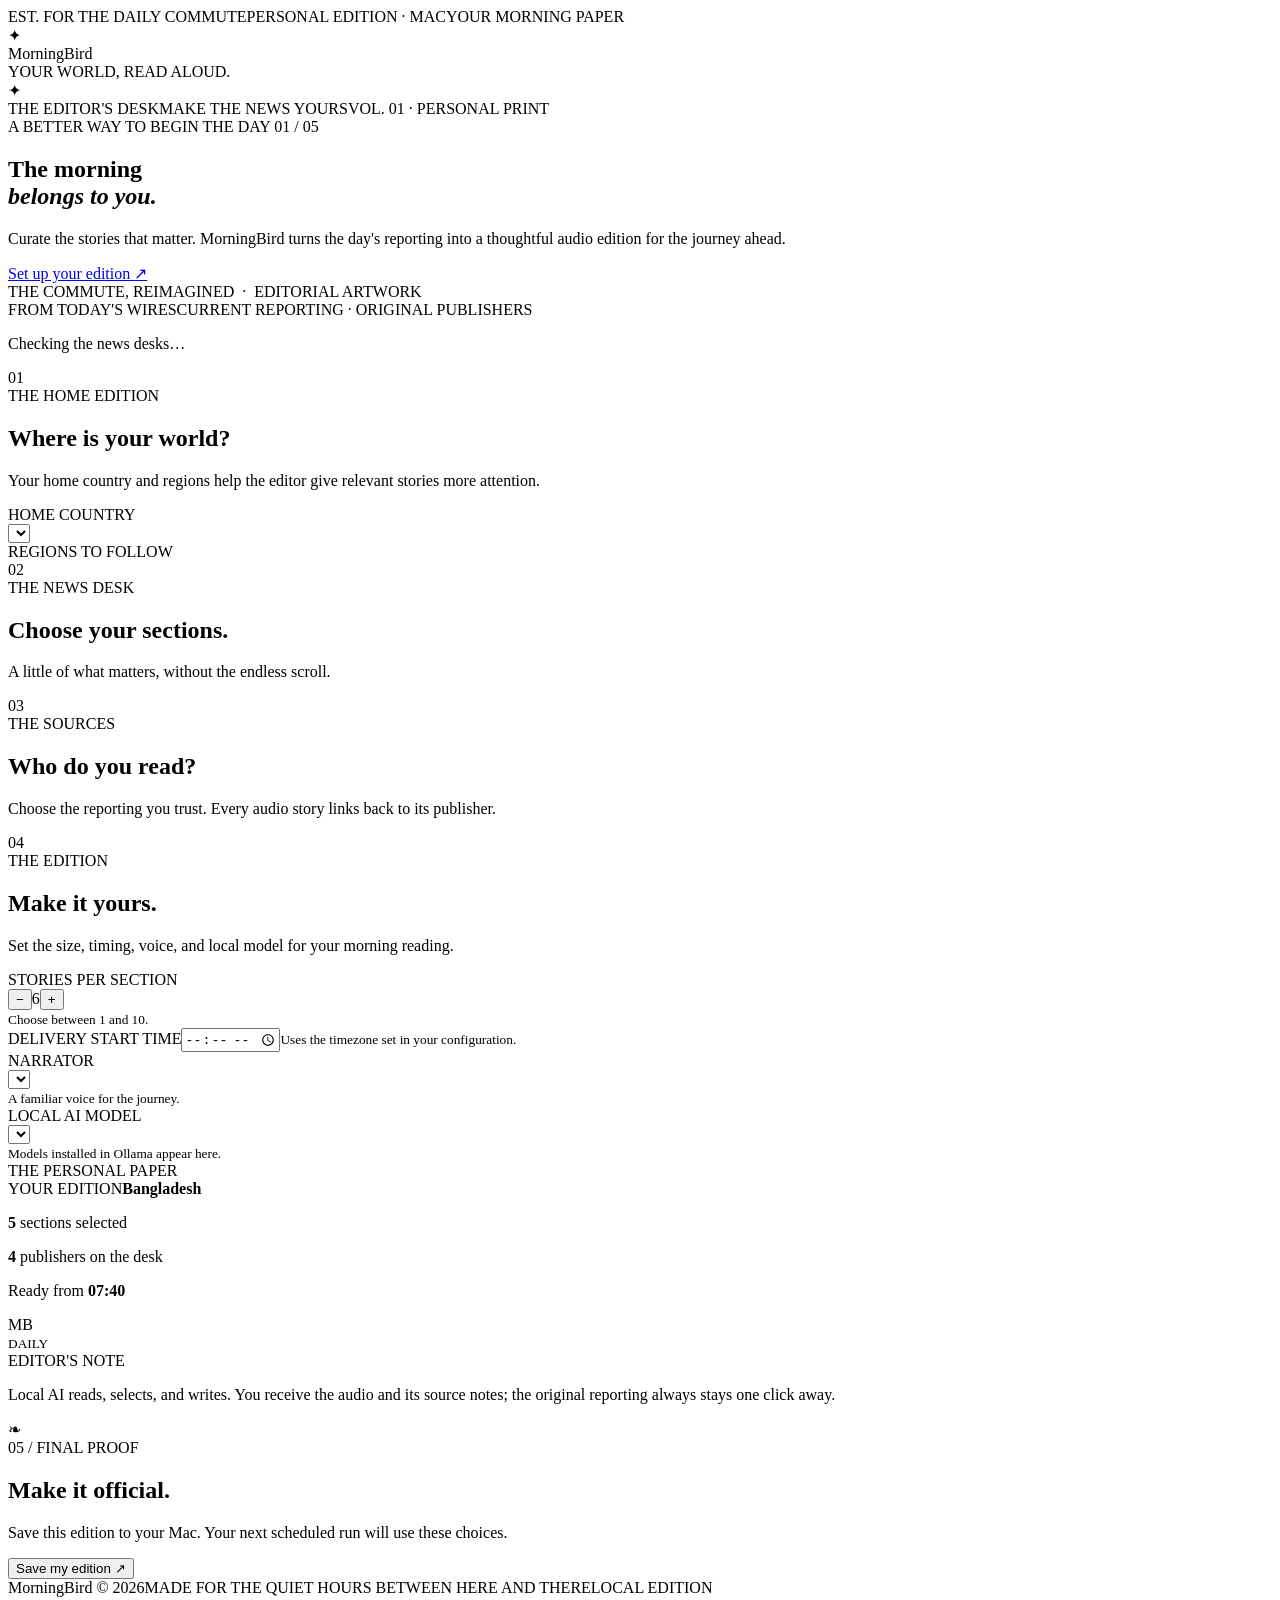
==== ui/index.html @ b33249cc "Add newspaper-style MorningBird settings interface" ====
<!doctype html>
<html lang="en">
<head>
  <meta charset="utf-8">
  <meta name="viewport" content="width=device-width, initial-scale=1">
  <title>MorningBird — The Editor's Desk</title>
  <link rel="stylesheet" href="/style.css">
</head>
<body>
  <div class="page-shell">
    <header class="masthead">
      <div class="masthead-top"><span>EST. FOR THE DAILY COMMUTE</span><span>PERSONAL EDITION · MAC</span><span id="today">YOUR MORNING PAPER</span></div>
      <div class="brandline"><span class="brand-decoration">✦</span><div><div class="brand">MorningBird</div><div class="brand-kicker">YOUR WORLD, READ ALOUD.</div></div><span class="brand-decoration">✦</span></div>
      <div class="masthead-bottom"><span>THE EDITOR'S DESK</span><span>MAKE THE NEWS YOURS</span><span>VOL. 01 · PERSONAL PRINT</span></div>
    </header>

    <main>
      <section class="hero" aria-labelledby="hero-title">
        <div class="hero-picture"></div>
        <div class="hero-shade"></div>
        <div class="hero-copy">
          <div class="eyebrow light">A BETTER WAY TO BEGIN THE DAY <span class="rule"></span> 01 / 05</div>
          <h1 id="hero-title">The morning<br><em>belongs to you.</em></h1>
          <p>Curate the stories that matter. MorningBird turns the day's reporting into a thoughtful audio edition for the journey ahead.</p>
          <a href="#preferences" class="hero-link">Set up your edition <span>↗</span></a>
        </div>
        <div class="hero-caption">THE COMMUTE, REIMAGINED&nbsp;&nbsp;·&nbsp;&nbsp;EDITORIAL ARTWORK</div>
      </section>

      <section class="news-wire" aria-labelledby="wire-title">
        <div class="wire-heading"><span>FROM TODAY'S WIRES</span><span id="wire-title">CURRENT REPORTING · ORIGINAL PUBLISHERS</span></div>
        <div id="wire-stories" class="wire-stories"><p class="wire-loading">Checking the news desks…</p></div>
      </section>

      <div class="content-grid" id="preferences">
        <div class="main-column">
          <div class="section-heading"><span class="section-number">01</span><div><div class="eyebrow">THE HOME EDITION</div><h2>Where is your world?</h2><p>Your home country and regions help the editor give relevant stories more attention.</p></div></div>
          <div class="panel geography">
            <div class="field"><label for="country">HOME COUNTRY</label><div class="select-wrap"><select id="country"></select></div></div>
            <div class="field"><label>REGIONS TO FOLLOW</label><div id="regions" class="chips"></div></div>
          </div>

          <div class="section-heading"><span class="section-number">02</span><div><div class="eyebrow">THE NEWS DESK</div><h2>Choose your sections.</h2><p>A little of what matters, without the endless scroll.</p></div></div>
          <div id="topics" class="topic-grid"></div>

          <div class="section-heading"><span class="section-number">03</span><div><div class="eyebrow">THE SOURCES</div><h2>Who do you read?</h2><p>Choose the reporting you trust. Every audio story links back to its publisher.</p></div></div>
          <div id="sources" class="source-panel"></div>

          <div class="section-heading"><span class="section-number">04</span><div><div class="eyebrow">THE EDITION</div><h2>Make it yours.</h2><p>Set the size, timing, voice, and local model for your morning reading.</p></div></div>
          <div class="panel settings-grid">
            <div class="field"><label for="stories">STORIES PER SECTION</label><div class="stepper"><button type="button" id="minus" aria-label="Fewer stories">−</button><output id="stories">6</output><button type="button" id="plus" aria-label="More stories">+</button></div><small>Choose between 1 and 10.</small></div>
            <div class="field"><label for="start-time">DELIVERY START TIME</label><input type="time" id="start-time"><small>Uses the timezone set in your configuration.</small></div>
            <div class="field"><label for="voice">NARRATOR</label><div class="select-wrap"><select id="voice"></select></div><small>A familiar voice for the journey.</small></div>
            <div class="field"><label for="model">LOCAL AI MODEL</label><div class="select-wrap"><select id="model"></select></div><small>Models installed in Ollama appear here.</small></div>
          </div>
        </div>

        <aside class="sidebar">
          <div class="aside-kicker">THE PERSONAL PAPER</div>
          <div class="folio-card"><span>YOUR EDITION</span><strong id="folio-country">Bangladesh</strong><div class="folio-line"></div><p><b id="folio-topics">5</b> sections selected</p><p><b id="folio-sources">4</b> publishers on the desk</p><p>Ready from <b id="folio-time">07:40</b></p><div class="seal">MB<br><small>DAILY</small></div></div>
          <div class="aside-note"><span class="eyebrow">EDITOR'S NOTE</span><p>Local AI reads, selects, and writes. You receive the audio and its source notes; the original reporting always stays one click away.</p></div>
          <div class="aside-ornament">❧</div>
        </aside>
      </div>

      <section class="save-section">
        <div><div class="eyebrow">05 / FINAL PROOF</div><h2>Make it official.</h2><p>Save this edition to your Mac. Your next scheduled run will use these choices.</p></div>
        <div class="save-actions"><button id="save" type="button">Save my edition <span>↗</span></button><div id="status" role="status" aria-live="polite"></div></div>
      </section>
    </main>
    <footer><span>MorningBird © 2026</span><span>MADE FOR THE QUIET HOURS BETWEEN HERE AND THERE</span><span>LOCAL EDITION</span></footer>
  </div>
  <script src="/app.js"></script>
</body>
</html>
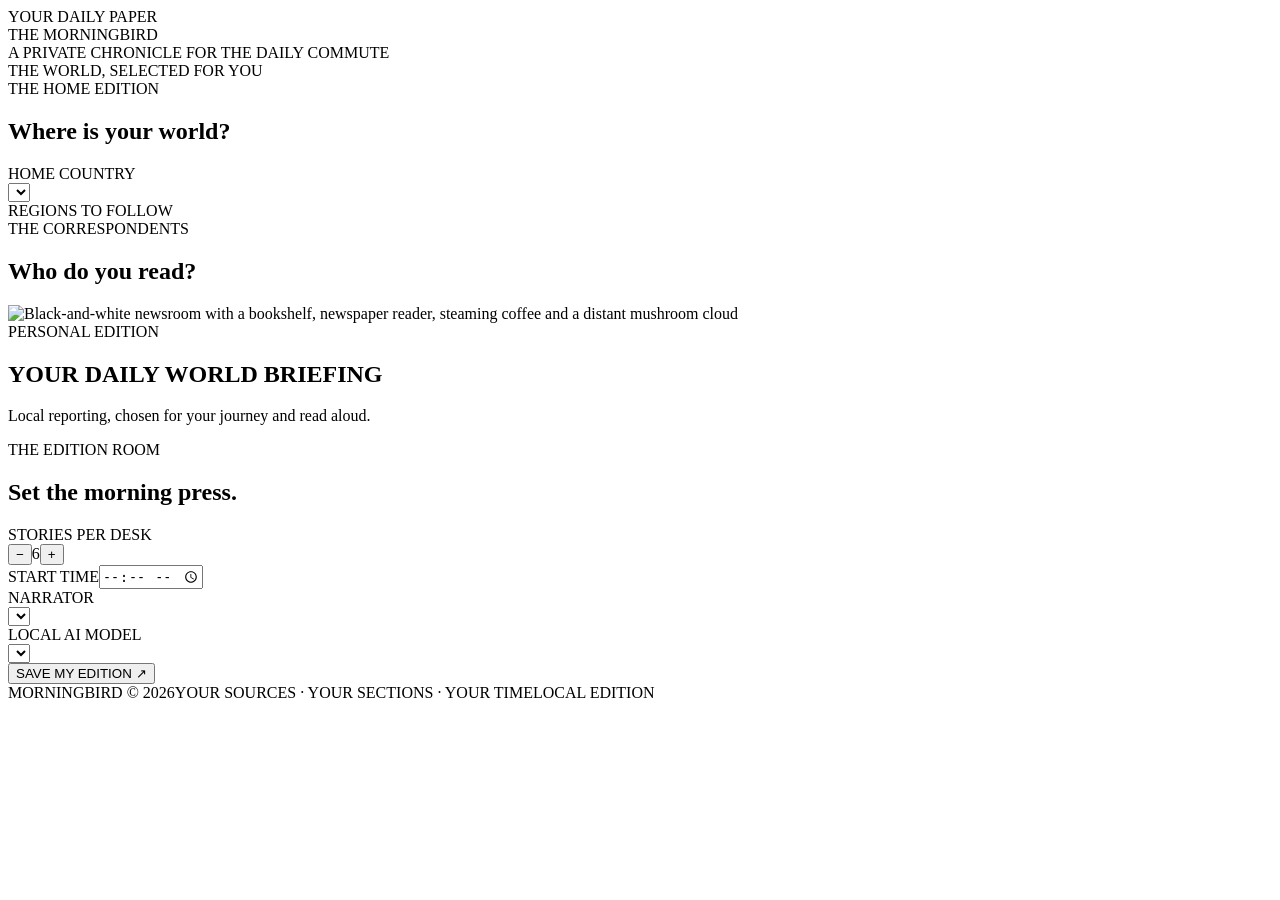
==== commit 5a9a8e9d: "Polish newspaper UI and add MorningBird demo" ====
--- a/ui/index.html
+++ b/ui/index.html
@@ -3,72 +3,50 @@
 <head>
   <meta charset="utf-8">
   <meta name="viewport" content="width=device-width, initial-scale=1">
-  <title>MorningBird — The Editor's Desk</title>
+  <title>MorningBird — Your Edition</title>
   <link rel="stylesheet" href="/style.css">
 </head>
 <body>
   <div class="page-shell">
     <header class="masthead">
-      <div class="masthead-top"><span>EST. FOR THE DAILY COMMUTE</span><span>PERSONAL EDITION · MAC</span><span id="today">YOUR MORNING PAPER</span></div>
-      <div class="brandline"><span class="brand-decoration">✦</span><div><div class="brand">MorningBird</div><div class="brand-kicker">YOUR WORLD, READ ALOUD.</div></div><span class="brand-decoration">✦</span></div>
-      <div class="masthead-bottom"><span>THE EDITOR'S DESK</span><span>MAKE THE NEWS YOURS</span><span>VOL. 01 · PERSONAL PRINT</span></div>
+      <div class="topline"><span id="today">YOUR DAILY PAPER</span><span id="edition-summary"></span></div>
+      <div class="brandline"><div class="brand">THE MORNINGBIRD</div><div class="brand-kicker">A PRIVATE CHRONICLE FOR THE DAILY COMMUTE</div></div>
+      <div class="banner">THE WORLD, SELECTED FOR YOU</div>
     </header>
 
-    <main>
-      <section class="hero" aria-labelledby="hero-title">
-        <div class="hero-picture"></div>
-        <div class="hero-shade"></div>
-        <div class="hero-copy">
-          <div class="eyebrow light">A BETTER WAY TO BEGIN THE DAY <span class="rule"></span> 01 / 05</div>
-          <h1 id="hero-title">The morning<br><em>belongs to you.</em></h1>
-          <p>Curate the stories that matter. MorningBird turns the day's reporting into a thoughtful audio edition for the journey ahead.</p>
-          <a href="#preferences" class="hero-link">Set up your edition <span>↗</span></a>
-        </div>
-        <div class="hero-caption">THE COMMUTE, REIMAGINED&nbsp;&nbsp;·&nbsp;&nbsp;EDITORIAL ARTWORK</div>
+    <main class="front-page" aria-label="Configure your personal newspaper">
+      <aside class="paper-column left-column">
+        <section class="desk-block">
+          <div class="column-heading">THE HOME EDITION</div>
+          <h2>Where is your world?</h2>
+          <div class="field newspaper-field"><label for="country">HOME COUNTRY</label><div class="select-wrap"><select id="country"></select></div></div>
+          <div class="field newspaper-field"><label>REGIONS TO FOLLOW</label><div id="regions" class="chips"></div></div>
+        </section>
+        <section class="desk-block sources-block">
+          <div class="column-heading">THE CORRESPONDENTS</div>
+          <h2>Who do you read?</h2>
+          <div id="sources" class="source-panel"></div>
+        </section>
+      </aside>
+
+      <section class="lead-story">
+        <div class="lead-image"><img src="/assets/global-news-frontpage-coffee.png" alt="Black-and-white newsroom with a bookshelf, newspaper reader, steaming coffee and a distant mushroom cloud"></div>
+        <div class="lead-heading"><span>PERSONAL EDITION</span><h1>YOUR DAILY WORLD BRIEFING</h1><p>Local reporting, chosen for your journey and read aloud.</p></div>
+        <section class="desks-section" id="news-desks" aria-label="News sections"><div id="topics" class="topic-grid"></div></section>
       </section>
 
-      <section class="news-wire" aria-labelledby="wire-title">
-        <div class="wire-heading"><span>FROM TODAY'S WIRES</span><span id="wire-title">CURRENT REPORTING · ORIGINAL PUBLISHERS</span></div>
-        <div id="wire-stories" class="wire-stories"><p class="wire-loading">Checking the news desks…</p></div>
-      </section>
+      <aside class="paper-column right-column">
+        <div class="column-heading">THE EDITION ROOM</div>
+        <h2>Set the morning press.</h2>
+        <div class="field newspaper-field"><label for="stories">STORIES PER DESK</label><div class="stepper"><button type="button" id="minus" aria-label="Fewer stories">−</button><output id="stories">6</output><button type="button" id="plus" aria-label="More stories">+</button></div></div>
+        <div class="field newspaper-field"><label for="start-time">START TIME</label><input type="time" id="start-time"></div>
+        <div class="field newspaper-field"><label for="voice">NARRATOR</label><div class="select-wrap"><select id="voice"></select></div></div>
+        <div class="field newspaper-field"><label for="model">LOCAL AI MODEL</label><div class="select-wrap"><select id="model"></select></div></div>
+        <div class="save-actions"><button id="save" type="button">SAVE MY EDITION <span aria-hidden="true">↗</span></button><div id="status" role="status" aria-live="polite"></div></div>
+      </aside>
+    </main>
 
-      <div class="content-grid" id="preferences">
-        <div class="main-column">
-          <div class="section-heading"><span class="section-number">01</span><div><div class="eyebrow">THE HOME EDITION</div><h2>Where is your world?</h2><p>Your home country and regions help the editor give relevant stories more attention.</p></div></div>
-          <div class="panel geography">
-            <div class="field"><label for="country">HOME COUNTRY</label><div class="select-wrap"><select id="country"></select></div></div>
-            <div class="field"><label>REGIONS TO FOLLOW</label><div id="regions" class="chips"></div></div>
-          </div>
-
-          <div class="section-heading"><span class="section-number">02</span><div><div class="eyebrow">THE NEWS DESK</div><h2>Choose your sections.</h2><p>A little of what matters, without the endless scroll.</p></div></div>
-          <div id="topics" class="topic-grid"></div>
-
-          <div class="section-heading"><span class="section-number">03</span><div><div class="eyebrow">THE SOURCES</div><h2>Who do you read?</h2><p>Choose the reporting you trust. Every audio story links back to its publisher.</p></div></div>
-          <div id="sources" class="source-panel"></div>
-
-          <div class="section-heading"><span class="section-number">04</span><div><div class="eyebrow">THE EDITION</div><h2>Make it yours.</h2><p>Set the size, timing, voice, and local model for your morning reading.</p></div></div>
-          <div class="panel settings-grid">
-            <div class="field"><label for="stories">STORIES PER SECTION</label><div class="stepper"><button type="button" id="minus" aria-label="Fewer stories">−</button><output id="stories">6</output><button type="button" id="plus" aria-label="More stories">+</button></div><small>Choose between 1 and 10.</small></div>
-            <div class="field"><label for="start-time">DELIVERY START TIME</label><input type="time" id="start-time"><small>Uses the timezone set in your configuration.</small></div>
-            <div class="field"><label for="voice">NARRATOR</label><div class="select-wrap"><select id="voice"></select></div><small>A familiar voice for the journey.</small></div>
-            <div class="field"><label for="model">LOCAL AI MODEL</label><div class="select-wrap"><select id="model"></select></div><small>Models installed in Ollama appear here.</small></div>
-          </div>
-        </div>
-
-        <aside class="sidebar">
-          <div class="aside-kicker">THE PERSONAL PAPER</div>
-          <div class="folio-card"><span>YOUR EDITION</span><strong id="folio-country">Bangladesh</strong><div class="folio-line"></div><p><b id="folio-topics">5</b> sections selected</p><p><b id="folio-sources">4</b> publishers on the desk</p><p>Ready from <b id="folio-time">07:40</b></p><div class="seal">MB<br><small>DAILY</small></div></div>
-          <div class="aside-note"><span class="eyebrow">EDITOR'S NOTE</span><p>Local AI reads, selects, and writes. You receive the audio and its source notes; the original reporting always stays one click away.</p></div>
-          <div class="aside-ornament">❧</div>
-        </aside>
-      </div>
-
-      <section class="save-section">
-        <div><div class="eyebrow">05 / FINAL PROOF</div><h2>Make it official.</h2><p>Save this edition to your Mac. Your next scheduled run will use these choices.</p></div>
-        <div class="save-actions"><button id="save" type="button">Save my edition <span>↗</span></button><div id="status" role="status" aria-live="polite"></div></div>
-      </section>
-    </main>
-    <footer><span>MorningBird © 2026</span><span>MADE FOR THE QUIET HOURS BETWEEN HERE AND THERE</span><span>LOCAL EDITION</span></footer>
+    <footer><span>MORNINGBIRD © 2026</span><span>YOUR SOURCES · YOUR SECTIONS · YOUR TIME</span><span>LOCAL EDITION</span></footer>
   </div>
   <script src="/app.js"></script>
 </body>
